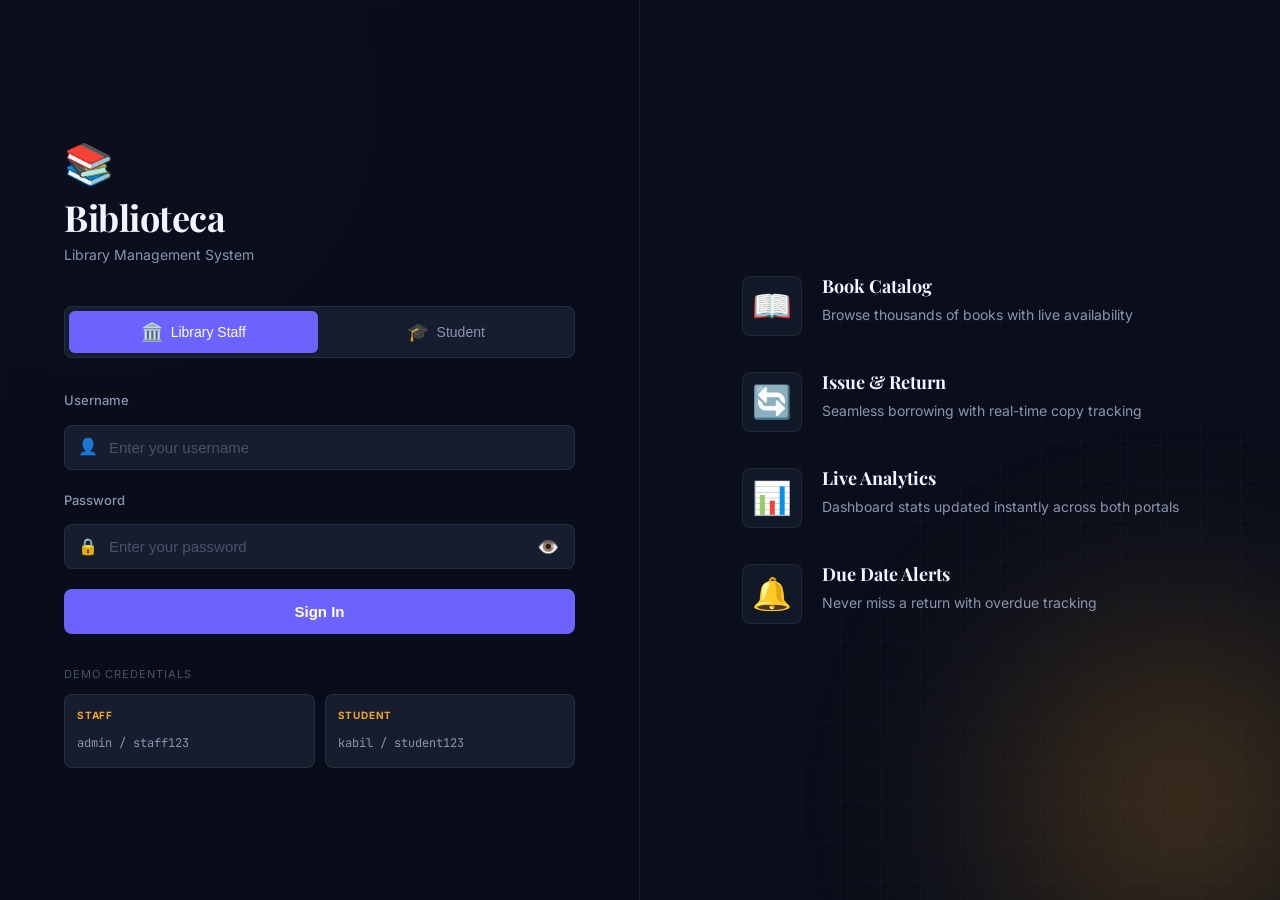
==== library-management/frontend/staff.html @ 46c9d5f2 "Initial commit - Biblioteca LMS" ====
<!DOCTYPE html>
<html lang="en">
<head>
  <meta charset="UTF-8" />
  <meta name="viewport" content="width=device-width, initial-scale=1.0" />
  <title>Staff Dashboard — Biblioteca</title>
  <link rel="stylesheet" href="css/global.css" />
  <link rel="stylesheet" href="css/dashboard.css" />
  <link rel="preconnect" href="https://fonts.googleapis.com" />
  <link href="https://fonts.googleapis.com/css2?family=Playfair+Display:wght@700;900&family=Inter:wght@300;400;500;600&family=JetBrains+Mono:wght@400;600&display=swap" rel="stylesheet" />
</head>
<body>

<!-- SIDEBAR -->
<aside class="sidebar" id="sidebar">
  <div class="sidebar-header">
    <span class="sidebar-logo">📚</span>
    <div>
      <div class="sidebar-brand">Biblioteca</div>
      <div class="sidebar-sub">Staff Portal</div>
    </div>
    <button class="sidebar-close" id="sidebarClose">✕</button>
  </div>

  <nav class="sidebar-nav">
    <a href="#" class="nav-link active" data-section="dashboard">
      <span class="nav-icon">🏠</span> Dashboard
    </a>
    <a href="#" class="nav-link" data-section="books">
      <span class="nav-icon">📖</span> Books
    </a>
    <a href="#" class="nav-link" data-section="issue">
      <span class="nav-icon">📤</span> Issue Book
    </a>
    <a href="#" class="nav-link" data-section="returns">
      <span class="nav-icon">📥</span> Returns
    </a>
    <a href="#" class="nav-link" data-section="students">
      <span class="nav-icon">🎓</span> Students
    </a>
  </nav>

  <div class="sidebar-footer">
    <div class="user-badge">
      <div class="user-avatar" id="staffAvatar">A</div>
      <div>
        <div class="user-name" id="staffName">Admin</div>
        <div class="user-role">Library Staff</div>
      </div>
    </div>
    <button class="btn-logout" id="logoutBtn">⏻ Logout</button>
  </div>
</aside>

<!-- MAIN -->
<div class="layout">
  <header class="topbar">
    <button class="hamburger" id="hamburger">☰</button>
    <div class="topbar-title" id="pageTitle">Dashboard</div>
    <div class="topbar-actions">
      <span class="topbar-date" id="topbarDate"></span>
    </div>
  </header>

  <main class="content">

    <!-- ── DASHBOARD ─────────────────────────────────────── -->
    <section class="section active" id="sec-dashboard">
      <div class="section-header">
        <h2 class="section-title">Overview</h2>
        <button class="btn btn-sm" onclick="loadStats()">↻ Refresh</button>
      </div>
      <div class="stat-grid" id="statGrid">
        <div class="stat-card" style="--accent:#6C63FF">
          <div class="stat-icon">📚</div>
          <div class="stat-val" id="stat-books">—</div>
          <div class="stat-label">Total Books</div>
        </div>
        <div class="stat-card" style="--accent:#00C9A7">
          <div class="stat-icon">🎓</div>
          <div class="stat-val" id="stat-students">—</div>
          <div class="stat-label">Students</div>
        </div>
        <div class="stat-card" style="--accent:#F7B731">
          <div class="stat-icon">📤</div>
          <div class="stat-val" id="stat-issued">—</div>
          <div class="stat-label">Active Issues</div>
        </div>
        <div class="stat-card" style="--accent:#FC5C65">
          <div class="stat-icon">⚠️</div>
          <div class="stat-val" id="stat-overdue">—</div>
          <div class="stat-label">Overdue</div>
        </div>
        <div class="stat-card" style="--accent:#45B7D1">
          <div class="stat-icon">🗂️</div>
          <div class="stat-val" id="stat-total-copies">—</div>
          <div class="stat-label">Total Copies</div>
        </div>
        <div class="stat-card" style="--accent:#96CEB4">
          <div class="stat-icon">✅</div>
          <div class="stat-val" id="stat-avail-copies">—</div>
          <div class="stat-label">Available Copies</div>
        </div>
      </div>

      <div class="recent-section">
        <h3 class="subsection-title">⚠️ Overdue Books</h3>
        <div class="table-wrap">
          <table class="data-table" id="overdueTable">
            <thead><tr>
              <th>Book</th><th>Student</th><th>Roll No</th>
              <th>Due Date</th><th>Overdue</th><th>Action</th>
            </tr></thead>
            <tbody id="overdueBody"><tr><td colspan="6" class="loading-row">Loading…</td></tr></tbody>
          </table>
        </div>
      </div>
    </section>

    <!-- ── BOOKS ──────────────────────────────────────────── -->
    <section class="section" id="sec-books">
      <div class="section-header">
        <h2 class="section-title">Book Catalog</h2>
        <button class="btn btn-primary" onclick="openBookModal()">+ Add Book</button>
      </div>
      <div class="filter-bar">
        <div class="search-wrap">
          <span class="search-icon">🔍</span>
          <input type="text" id="bookSearch" class="search-input" placeholder="Search by title, author, ISBN…" />
        </div>
        <select id="catFilter" class="select-input">
          <option value="">All Categories</option>
        </select>
      </div>
      <div class="table-wrap">
        <table class="data-table">
          <thead><tr>
            <th>Title</th><th>Author</th><th>Category</th>
            <th>ISBN</th><th>Total</th><th>Available</th><th>Actions</th>
          </tr></thead>
          <tbody id="booksBody"><tr><td colspan="7" class="loading-row">Loading…</td></tr></tbody>
        </table>
      </div>
    </section>

    <!-- ── ISSUE ──────────────────────────────────────────── -->
    <section class="section" id="sec-issue">
      <div class="section-header">
        <h2 class="section-title">Issue a Book</h2>
      </div>
      <div class="issue-layout">
        <div class="issue-form-card card">
          <h3>Issue Form</h3>
          <div class="form-group">
            <label>Search Student</label>
            <input type="text" id="issueStudentSearch" class="form-input" placeholder="Name or roll number…" />
          </div>
          <div class="autocomplete-list" id="studentAutocomplete"></div>
          <div class="selected-chip" id="selectedStudent" style="display:none"></div>

          <div class="form-group">
            <label>Search Book</label>
            <input type="text" id="issueBookSearch" class="form-input" placeholder="Title or author…" />
          </div>
          <div class="autocomplete-list" id="bookAutocomplete"></div>
          <div class="selected-chip" id="selectedBook" style="display:none"></div>

          <div class="form-group">
            <label>Due in (days)</label>
            <input type="number" id="dueDays" class="form-input" value="14" min="1" max="90" />
          </div>
          <button class="btn btn-primary btn-block" id="issueBtn" onclick="issueBook()">Issue Book</button>
          <div class="form-msg" id="issueMsg"></div>
        </div>

        <div class="card">
          <h3>Active Issues</h3>
          <div class="table-wrap">
            <table class="data-table">
              <thead><tr>
                <th>Book</th><th>Student</th><th>Issued</th><th>Due</th><th>Status</th>
              </tr></thead>
              <tbody id="activeIssuesBody"><tr><td colspan="5" class="loading-row">Loading…</td></tr></tbody>
            </table>
          </div>
        </div>
      </div>
    </section>

    <!-- ── RETURNS ────────────────────────────────────────── -->
    <section class="section" id="sec-returns">
      <div class="section-header">
        <h2 class="section-title">Book Returns</h2>
      </div>
      <div class="filter-bar">
        <div class="search-wrap">
          <span class="search-icon">🔍</span>
          <input type="text" id="returnSearch" class="search-input" placeholder="Search by book or student…" oninput="filterReturns()" />
        </div>
      </div>
      <div class="table-wrap">
        <table class="data-table">
          <thead><tr>
            <th>Book</th><th>Author</th><th>Student</th><th>Roll No</th>
            <th>Issued</th><th>Due Date</th><th>Status</th><th>Return</th>
          </tr></thead>
          <tbody id="returnsBody"><tr><td colspan="8" class="loading-row">Loading…</td></tr></tbody>
        </table>
      </div>
    </section>

    <!-- ── STUDENTS ───────────────────────────────────────── -->
    <section class="section" id="sec-students">
      <div class="section-header">
        <h2 class="section-title">Students</h2>
        <button class="btn btn-primary" onclick="openStudentModal()">+ Add Student</button>
      </div>
      <div class="filter-bar">
        <div class="search-wrap">
          <span class="search-icon">🔍</span>
          <input type="text" id="studentSearch" class="search-input" placeholder="Search by name or roll number…" oninput="loadStudents()" />
        </div>
      </div>
      <div class="table-wrap">
        <table class="data-table">
          <thead><tr>
            <th>Name</th><th>Username</th><th>Email</th><th>Roll No</th><th>Joined</th>
          </tr></thead>
          <tbody id="studentsBody"><tr><td colspan="5" class="loading-row">Loading…</td></tr></tbody>
        </table>
      </div>
    </section>

  </main>
</div>

<!-- ── BOOK MODAL ──────────────────────────────────────────────────────────── -->
<div class="modal-overlay" id="bookModal">
  <div class="modal">
    <div class="modal-header">
      <h3 id="bookModalTitle">Add Book</h3>
      <button class="modal-close" onclick="closeBookModal()">✕</button>
    </div>
    <div class="modal-body">
      <input type="hidden" id="editBookId" />
      <div class="form-row">
        <div class="form-group">
          <label>Title *</label>
          <input type="text" id="fTitle" class="form-input" placeholder="Book title" />
        </div>
        <div class="form-group">
          <label>Author *</label>
          <input type="text" id="fAuthor" class="form-input" placeholder="Author name" />
        </div>
      </div>
      <div class="form-row">
        <div class="form-group">
          <label>Category *</label>
          <input type="text" id="fCategory" class="form-input" placeholder="e.g. Computer Science" />
        </div>
        <div class="form-group">
          <label>ISBN</label>
          <input type="text" id="fIsbn" class="form-input" placeholder="978-…" />
        </div>
      </div>
      <div class="form-group">
        <label>Total Copies *</label>
        <input type="number" id="fCopies" class="form-input" value="1" min="1" />
      </div>
      <div class="form-group">
        <label>Description</label>
        <textarea id="fDesc" class="form-input" rows="3" placeholder="Brief description…"></textarea>
      </div>
      <div class="form-msg" id="bookFormMsg"></div>
    </div>
    <div class="modal-footer">
      <button class="btn" onclick="closeBookModal()">Cancel</button>
      <button class="btn btn-primary" onclick="saveBook()">Save Book</button>
    </div>
  </div>
</div>

<!-- ── STUDENT MODAL ───────────────────────────────────────────────────────── -->
<div class="modal-overlay" id="studentModal">
  <div class="modal">
    <div class="modal-header">
      <h3>Add Student</h3>
      <button class="modal-close" onclick="closeStudentModal()">✕</button>
    </div>
    <div class="modal-body">
      <div class="form-row">
        <div class="form-group">
          <label>Full Name *</label>
          <input type="text" id="sName" class="form-input" placeholder="Student name" />
        </div>
        <div class="form-group">
          <label>Roll Number *</label>
          <input type="text" id="sRoll" class="form-input" placeholder="CS2024001" />
        </div>
      </div>
      <div class="form-row">
        <div class="form-group">
          <label>Username *</label>
          <input type="text" id="sUser" class="form-input" placeholder="login username" />
        </div>
        <div class="form-group">
          <label>Password *</label>
          <input type="password" id="sPass" class="form-input" placeholder="password" />
        </div>
      </div>
      <div class="form-group">
        <label>Email</label>
        <input type="email" id="sEmail" class="form-input" placeholder="student@college.edu" />
      </div>
      <div class="form-msg" id="studentFormMsg"></div>
    </div>
    <div class="modal-footer">
      <button class="btn" onclick="closeStudentModal()">Cancel</button>
      <button class="btn btn-primary" onclick="saveStudent()">Add Student</button>
    </div>
  </div>
</div>

<!-- ── TOAST ───────────────────────────────────────────────────────────────── -->
<div class="toast-container" id="toastContainer"></div>

<script src="js/config.js"></script>
<script src="js/utils.js"></script>
<script src="js/staff.js"></script>
</body>
</html>
---- library-management/frontend/css/global.css ----
/* ============================================================
   BIBLIOTECA — Global Styles
   Design: Deep navy + warm amber, Playfair Display + Inter
   ============================================================ */

:root {
  /* Palette */
  --bg-deep:    #0A0E1A;
  --bg-card:    #111827;
  --bg-card2:   #161D2F;
  --bg-hover:   #1E2740;
  --border:     rgba(255,255,255,0.07);
  --border-act: rgba(108,99,255,0.45);

  /* Ink */
  --text-pri:   #F0F4FF;
  --text-sec:   #8B95B0;
  --text-mute:  #4A526A;

  /* Brand */
  --amber:      #F5A623;
  --amber-soft: rgba(245,166,35,0.12);
  --purple:     #6C63FF;
  --purple-soft:rgba(108,99,255,0.12);
  --green:      #00C9A7;
  --red:        #FC5C65;

  /* Sidebar */
  --sb-w:       260px;

  /* Misc */
  --radius:     14px;
  --radius-sm:  8px;
  --shadow:     0 4px 24px rgba(0,0,0,0.4);
  --shadow-lg:  0 8px 40px rgba(0,0,0,0.6);
  --trans:      0.2s ease;
}

*, *::before, *::after { box-sizing: border-box; margin: 0; padding: 0; }

html { scroll-behavior: smooth; }

body {
  font-family: 'Inter', system-ui, sans-serif;
  background: var(--bg-deep);
  color: var(--text-pri);
  line-height: 1.6;
  min-height: 100vh;
  -webkit-font-smoothing: antialiased;
}

/* ── SCROLLBAR ────────────────────────────────────────────── */
::-webkit-scrollbar { width: 6px; height: 6px; }
::-webkit-scrollbar-track { background: transparent; }
::-webkit-scrollbar-thumb { background: var(--border-act); border-radius: 99px; }

/* ── TYPOGRAPHY ───────────────────────────────────────────── */
h1,h2,h3 { font-family: 'Playfair Display', serif; line-height: 1.2; }

/* ── BUTTONS ──────────────────────────────────────────────── */
.btn {
  display: inline-flex;
  align-items: center;
  gap: 6px;
  padding: 8px 18px;
  border-radius: var(--radius-sm);
  border: 1px solid var(--border);
  background: var(--bg-card2);
  color: var(--text-pri);
  font-size: 14px;
  font-weight: 500;
  cursor: pointer;
  transition: var(--trans);
  white-space: nowrap;
}
.btn:hover { background: var(--bg-hover); border-color: var(--border-act); }

.btn-primary {
  background: var(--purple);
  border-color: var(--purple);
  color: #fff;
}
.btn-primary:hover { background: #5a52e0; border-color: #5a52e0; filter: brightness(1.1); }

.btn-danger {
  background: transparent;
  border-color: var(--red);
  color: var(--red);
}
.btn-danger:hover { background: rgba(252,92,101,0.12); }

.btn-success {
  background: transparent;
  border-color: var(--green);
  color: var(--green);
}
.btn-success:hover { background: rgba(0,201,167,0.12); }

.btn-amber {
  background: var(--amber);
  border-color: var(--amber);
  color: #000;
}
.btn-amber:hover { filter: brightness(1.1); }

.btn-sm { padding: 5px 12px; font-size: 13px; }
.btn-block { width: 100%; justify-content: center; padding: 12px; }

/* ── CARD ─────────────────────────────────────────────────── */
.card {
  background: var(--bg-card);
  border: 1px solid var(--border);
  border-radius: var(--radius);
  padding: 24px;
}

/* ── FORMS ────────────────────────────────────────────────── */
.form-group { display: flex; flex-direction: column; gap: 6px; margin-bottom: 16px; }
.form-group label { font-size: 13px; color: var(--text-sec); font-weight: 500; }
.form-input {
  background: var(--bg-card2);
  border: 1px solid var(--border);
  border-radius: var(--radius-sm);
  color: var(--text-pri);
  padding: 10px 14px;
  font-size: 14px;
  font-family: inherit;
  transition: var(--trans);
  outline: none;
  width: 100%;
}
.form-input:focus { border-color: var(--purple); box-shadow: 0 0 0 3px var(--purple-soft); }
.form-input::placeholder { color: var(--text-mute); }
textarea.form-input { resize: vertical; min-height: 80px; }

.form-row { display: grid; grid-template-columns: 1fr 1fr; gap: 16px; }
@media (max-width: 600px) { .form-row { grid-template-columns: 1fr; } }

/* ── TABLE ────────────────────────────────────────────────── */
.table-wrap { overflow-x: auto; border-radius: var(--radius-sm); border: 1px solid var(--border); }
.data-table { width: 100%; border-collapse: collapse; font-size: 14px; }
.data-table th {
  background: var(--bg-card2);
  padding: 12px 16px;
  text-align: left;
  font-size: 12px;
  font-weight: 600;
  text-transform: uppercase;
  letter-spacing: .6px;
  color: var(--text-sec);
  border-bottom: 1px solid var(--border);
  white-space: nowrap;
}
.data-table td {
  padding: 12px 16px;
  border-bottom: 1px solid var(--border);
  color: var(--text-pri);
  vertical-align: middle;
}
.data-table tr:last-child td { border-bottom: none; }
.data-table tbody tr:hover { background: var(--bg-hover); }
.loading-row { text-align: center; color: var(--text-mute); padding: 32px !important; }

/* ── BADGES ───────────────────────────────────────────────── */
.badge {
  display: inline-block;
  padding: 3px 10px;
  border-radius: 99px;
  font-size: 11px;
  font-weight: 600;
  letter-spacing: .4px;
  text-transform: uppercase;
}
.badge-green  { background: rgba(0,201,167,.15);  color: var(--green); }
.badge-red    { background: rgba(252,92,101,.15); color: var(--red);   }
.badge-amber  { background: rgba(245,166,35,.15); color: var(--amber); }
.badge-purple { background: var(--purple-soft);   color: var(--purple);}
.badge-gray   { background: rgba(255,255,255,.06);color: var(--text-sec);}

/* ── TOAST ────────────────────────────────────────────────── */
.toast-container {
  position: fixed;
  bottom: 24px;
  right: 24px;
  display: flex;
  flex-direction: column;
  gap: 10px;
  z-index: 9999;
}
.toast {
  display: flex;
  align-items: center;
  gap: 10px;
  background: var(--bg-card2);
  border: 1px solid var(--border);
  border-radius: var(--radius-sm);
  padding: 14px 18px;
  font-size: 14px;
  box-shadow: var(--shadow);
  animation: slideIn .3s ease;
  min-width: 240px;
  max-width: 360px;
}
.toast.success { border-left: 3px solid var(--green); }
.toast.error   { border-left: 3px solid var(--red);   }
.toast.info    { border-left: 3px solid var(--purple); }
@keyframes slideIn { from { opacity:0; transform:translateX(40px); } to { opacity:1; transform:none; } }

/* ── MODAL ────────────────────────────────────────────────── */
.modal-overlay {
  position: fixed; inset: 0;
  background: rgba(0,0,0,.7);
  backdrop-filter: blur(4px);
  display: none;
  align-items: center;
  justify-content: center;
  z-index: 9000;
  padding: 20px;
}
.modal-overlay.open { display: flex; }
.modal {
  background: var(--bg-card);
  border: 1px solid var(--border);
  border-radius: var(--radius);
  width: 100%;
  max-width: 560px;
  box-shadow: var(--shadow-lg);
  animation: modalIn .25s ease;
}
@keyframes modalIn { from { opacity:0; transform:scale(.95); } to { opacity:1; transform:scale(1); } }
.modal-header {
  display: flex;
  align-items: center;
  justify-content: space-between;
  padding: 20px 24px;
  border-bottom: 1px solid var(--border);
}
.modal-header h3 { font-size: 20px; }
.modal-close {
  background: none; border: none;
  color: var(--text-sec); font-size: 18px;
  cursor: pointer; padding: 4px 8px;
  border-radius: 6px;
  transition: var(--trans);
}
.modal-close:hover { background: var(--bg-hover); color: var(--text-pri); }
.modal-body { padding: 24px; }
.modal-footer {
  display: flex;
  justify-content: flex-end;
  gap: 12px;
  padding: 16px 24px;
  border-top: 1px solid var(--border);
}

.form-msg { font-size: 13px; padding: 8px 12px; border-radius: 6px; display: none; margin-top: 8px; }
.form-msg.error   { display: block; background: rgba(252,92,101,.12); color: var(--red); }
.form-msg.success { display: block; background: rgba(0,201,167,.12);  color: var(--green); }

/* ── COPY PILL ────────────────────────────────────────────── */
.copy-pill {
  display: inline-flex;
  align-items: center;
  gap: 4px;
  font-size: 12px;
  font-weight: 600;
  padding: 2px 8px;
  border-radius: 99px;
  font-family: 'JetBrains Mono', monospace;
}
.copy-pill.ok   { background: rgba(0,201,167,.12); color: var(--green); }
.copy-pill.out  { background: rgba(252,92,101,.12); color: var(--red); }
.copy-pill.low  { background: rgba(245,166,35,.12); color: var(--amber); }
---- library-management/frontend/css/dashboard.css ----
/* ============================================================
   BIBLIOTECA — Dashboard Styles
   ============================================================ */

/* ── LAYOUT ───────────────────────────────────────────────── */
body { display: flex; min-height: 100vh; }

.sidebar {
  position: fixed;
  left: 0; top: 0; bottom: 0;
  width: var(--sb-w);
  background: var(--bg-card);
  border-right: 1px solid var(--border);
  display: flex;
  flex-direction: column;
  z-index: 500;
  transition: transform .3s ease;
}
@media (max-width: 900px) {
  .sidebar { transform: translateX(-100%); }
  .sidebar.open { transform: none; box-shadow: var(--shadow-lg); }
}

.sidebar-header {
  display: flex;
  align-items: center;
  gap: 12px;
  padding: 20px 20px 16px;
  border-bottom: 1px solid var(--border);
}
.sidebar-logo { font-size: 28px; }
.sidebar-brand { font-family: 'Playfair Display', serif; font-size: 18px; }
.sidebar-sub   { font-size: 11px; color: var(--amber); font-weight: 600; text-transform: uppercase; letter-spacing: .6px; }
.sidebar-close { margin-left: auto; background: none; border: none; color: var(--text-sec); cursor: pointer; font-size: 18px; display: none; }
@media (max-width: 900px) { .sidebar-close { display: block; } }

.sidebar-nav {
  flex: 1;
  padding: 16px 12px;
  display: flex;
  flex-direction: column;
  gap: 4px;
  overflow-y: auto;
}
.nav-link {
  display: flex;
  align-items: center;
  gap: 12px;
  padding: 11px 14px;
  border-radius: var(--radius-sm);
  color: var(--text-sec);
  text-decoration: none;
  font-size: 14px;
  font-weight: 500;
  transition: var(--trans);
}
.nav-link:hover { background: var(--bg-hover); color: var(--text-pri); }
.nav-link.active { background: var(--purple-soft); color: var(--purple); }
.nav-icon { font-size: 18px; width: 22px; text-align: center; }

.sidebar-footer {
  padding: 16px;
  border-top: 1px solid var(--border);
  display: flex;
  flex-direction: column;
  gap: 12px;
}
.user-badge {
  display: flex;
  align-items: center;
  gap: 10px;
}
.user-avatar {
  width: 36px; height: 36px;
  border-radius: 50%;
  background: var(--purple);
  color: #fff;
  font-weight: 700;
  display: flex;
  align-items: center;
  justify-content: center;
  font-size: 14px;
  flex-shrink: 0;
}
.user-name { font-size: 14px; font-weight: 600; }
.user-role { font-size: 11px; color: var(--text-sec); }

.btn-logout {
  width: 100%;
  padding: 9px;
  background: rgba(252,92,101,.08);
  border: 1px solid rgba(252,92,101,.2);
  border-radius: var(--radius-sm);
  color: var(--red);
  font-size: 13px;
  font-weight: 500;
  cursor: pointer;
  transition: var(--trans);
}
.btn-logout:hover { background: rgba(252,92,101,.15); }

/* ── MAIN ─────────────────────────────────────────────────── */
.layout {
  margin-left: var(--sb-w);
  flex: 1;
  display: flex;
  flex-direction: column;
  min-height: 100vh;
}
@media (max-width: 900px) { .layout { margin-left: 0; } }

.topbar {
  position: sticky; top: 0; z-index: 200;
  height: 60px;
  background: rgba(10,14,26,.92);
  backdrop-filter: blur(12px);
  border-bottom: 1px solid var(--border);
  display: flex;
  align-items: center;
  gap: 16px;
  padding: 0 24px;
}
.hamburger {
  display: none;
  background: none; border: none;
  color: var(--text-pri); font-size: 22px;
  cursor: pointer;
}
@media (max-width: 900px) { .hamburger { display: block; } }

.topbar-title {
  font-family: 'Playfair Display', serif;
  font-size: 20px;
  flex: 1;
}
.topbar-date { font-size: 12px; color: var(--text-mute); font-family: 'JetBrains Mono', monospace; }

/* ── CONTENT ──────────────────────────────────────────────── */
.content { flex: 1; padding: 28px 28px 48px; }
@media (max-width: 600px) { .content { padding: 20px 16px 40px; } }

/* ── SECTIONS ─────────────────────────────────────────────── */
.section { display: none; }
.section.active { display: block; animation: fadeIn .3s ease; }
@keyframes fadeIn { from { opacity:0; transform:translateY(8px); } to { opacity:1; transform:none; } }

.section-header {
  display: flex;
  align-items: center;
  justify-content: space-between;
  margin-bottom: 24px;
  flex-wrap: wrap;
  gap: 12px;
}
.section-title { font-size: 28px; }

.subsection-title {
  font-size: 16px;
  font-weight: 600;
  margin-bottom: 16px;
  color: var(--text-sec);
}

.recent-section { margin-top: 32px; }

/* ── STAT GRID ────────────────────────────────────────────── */
.stat-grid {
  display: grid;
  grid-template-columns: repeat(auto-fill, minmax(180px, 1fr));
  gap: 16px;
  margin-bottom: 8px;
}
.stat-card {
  background: var(--bg-card);
  border: 1px solid var(--border);
  border-radius: var(--radius);
  padding: 22px;
  position: relative;
  overflow: hidden;
  transition: var(--trans);
}
.stat-card::before {
  content: '';
  position: absolute;
  top: 0; left: 0; right: 0;
  height: 3px;
  background: var(--accent, var(--purple));
}
.stat-card:hover { border-color: rgba(255,255,255,.12); transform: translateY(-2px); }
.stat-icon { font-size: 26px; margin-bottom: 12px; }
.stat-val {
  font-family: 'Playfair Display', serif;
  font-size: 36px;
  font-weight: 900;
  line-height: 1;
  margin-bottom: 6px;
  color: var(--accent, var(--purple));
}
.stat-label { font-size: 12px; color: var(--text-sec); font-weight: 500; text-transform: uppercase; letter-spacing: .6px; }

/* ── FILTER BAR ───────────────────────────────────────────── */
.filter-bar {
  display: flex;
  gap: 12px;
  margin-bottom: 20px;
  flex-wrap: wrap;
}
.search-wrap {
  position: relative;
  flex: 1;
  min-width: 200px;
}
.search-icon {
  position: absolute; left: 12px; top: 50%;
  transform: translateY(-50%);
  font-size: 16px; pointer-events: none;
}
.search-input {
  width: 100%;
  background: var(--bg-card);
  border: 1px solid var(--border);
  border-radius: var(--radius-sm);
  color: var(--text-pri);
  padding: 10px 14px 10px 38px;
  font-size: 14px;
  outline: none;
  transition: var(--trans);
}
.search-input:focus { border-color: var(--purple); box-shadow: 0 0 0 3px var(--purple-soft); }
.search-input::placeholder { color: var(--text-mute); }

.select-input {
  background: var(--bg-card);
  border: 1px solid var(--border);
  border-radius: var(--radius-sm);
  color: var(--text-pri);
  padding: 10px 14px;
  font-size: 14px;
  outline: none;
  cursor: pointer;
  transition: var(--trans);
  min-width: 160px;
}
.select-input:focus { border-color: var(--purple); }
.select-input option { background: var(--bg-card2); }

/* ── ISSUE LAYOUT ─────────────────────────────────────────── */
.issue-layout {
  display: grid;
  grid-template-columns: 380px 1fr;
  gap: 24px;
  align-items: start;
}
@media (max-width: 1000px) { .issue-layout { grid-template-columns: 1fr; } }

.issue-form-card h3, .card h3 {
  font-size: 18px;
  margin-bottom: 20px;
  padding-bottom: 14px;
  border-bottom: 1px solid var(--border);
}

/* ── AUTOCOMPLETE ─────────────────────────────────────────── */
.autocomplete-list {
  background: var(--bg-card2);
  border: 1px solid var(--border);
  border-radius: var(--radius-sm);
  margin-top: 4px;
  display: none;
  max-height: 200px;
  overflow-y: auto;
}
.autocomplete-list.open { display: block; }
.ac-item {
  padding: 10px 14px;
  font-size: 14px;
  cursor: pointer;
  transition: var(--trans);
  display: flex;
  justify-content: space-between;
  align-items: center;
}
.ac-item:hover { background: var(--bg-hover); }
.ac-item-sub { font-size: 12px; color: var(--text-sec); }

.selected-chip {
  display: inline-flex;
  align-items: center;
  gap: 8px;
  background: var(--purple-soft);
  border: 1px solid var(--border-act);
  border-radius: 99px;
  padding: 6px 14px;
  font-size: 13px;
  margin-bottom: 16px;
  color: var(--purple);
}
.chip-remove {
  cursor: pointer;
  font-size: 14px;
  opacity: .6;
}
.chip-remove:hover { opacity: 1; }

/* ── BOOK CARDS ───────────────────────────────────────────── */
.book-cards-grid {
  display: grid;
  grid-template-columns: repeat(auto-fill, minmax(280px, 1fr));
  gap: 16px;
}
.book-card {
  background: var(--bg-card);
  border: 1px solid var(--border);
  border-radius: var(--radius);
  padding: 20px;
  display: flex;
  flex-direction: column;
  gap: 12px;
  transition: var(--trans);
  position: relative;
  overflow: hidden;
}
.book-card::before {
  content: '';
  position: absolute;
  top: 0; left: 0; width: 4px; bottom: 0;
  background: var(--card-accent, var(--purple));
  border-radius: 4px 0 0 4px;
}
.book-card:hover { border-color: rgba(255,255,255,.12); transform: translateY(-2px); box-shadow: var(--shadow); }

.book-card-top { display: flex; justify-content: space-between; align-items: flex-start; gap: 8px; }
.book-category {
  font-size: 10px;
  font-weight: 700;
  text-transform: uppercase;
  letter-spacing: .8px;
  color: var(--amber);
  background: var(--amber-soft);
  padding: 3px 8px;
  border-radius: 99px;
}
.book-title {
  font-family: 'Playfair Display', serif;
  font-size: 16px;
  line-height: 1.3;
  color: var(--text-pri);
}
.book-author { font-size: 13px; color: var(--text-sec); }
.book-desc { font-size: 12px; color: var(--text-mute); line-height: 1.5; }

.book-copies-row {
  display: flex;
  gap: 8px;
  align-items: center;
  flex-wrap: wrap;
}

.book-card-footer { margin-top: auto; display: flex; gap: 8px; flex-wrap: wrap; align-items: center; }

/* ── OVERDUE ──────────────────────────────────────────────── */
.overdue-tag {
  font-size: 11px;
  font-weight: 700;
  padding: 2px 8px;
  border-radius: 99px;
  background: rgba(252,92,101,.15);
  color: var(--red);
}

/* ── DUE CARD (student) ───────────────────────────────────── */
.due-card {
  background: var(--bg-card);
  border: 1px solid var(--border);
  border-radius: var(--radius);
  padding: 18px;
  display: flex;
  align-items: center;
  gap: 16px;
  transition: var(--trans);
}
.due-card.overdue { border-color: rgba(252,92,101,.3); }
.due-book-icon {
  font-size: 32px;
  background: var(--bg-card2);
  width: 52px; height: 52px;
  border-radius: var(--radius-sm);
  display: flex; align-items: center; justify-content: center;
  flex-shrink: 0;
}
.due-info { flex: 1; }
.due-title { font-weight: 600; font-size: 15px; margin-bottom: 4px; }
.due-author { font-size: 12px; color: var(--text-sec); margin-bottom: 8px; }
.due-dates { display: flex; gap: 12px; flex-wrap: wrap; }
.due-date-item { font-size: 12px; color: var(--text-mute); }
.due-date-item strong { color: var(--text-sec); display: block; font-size: 11px; text-transform: uppercase; letter-spacing: .4px; }

/* ── ACTION BUTTONS in TABLE ──────────────────────────────── */
.action-group { display: flex; gap: 6px; flex-wrap: wrap; }

/* ── OVERLAY for mobile sidebar ───────────────────────────── */
.sidebar-overlay {
  display: none;
  position: fixed; inset: 0;
  background: rgba(0,0,0,.6);
  z-index: 499;
}
.sidebar-overlay.visible { display: block; }
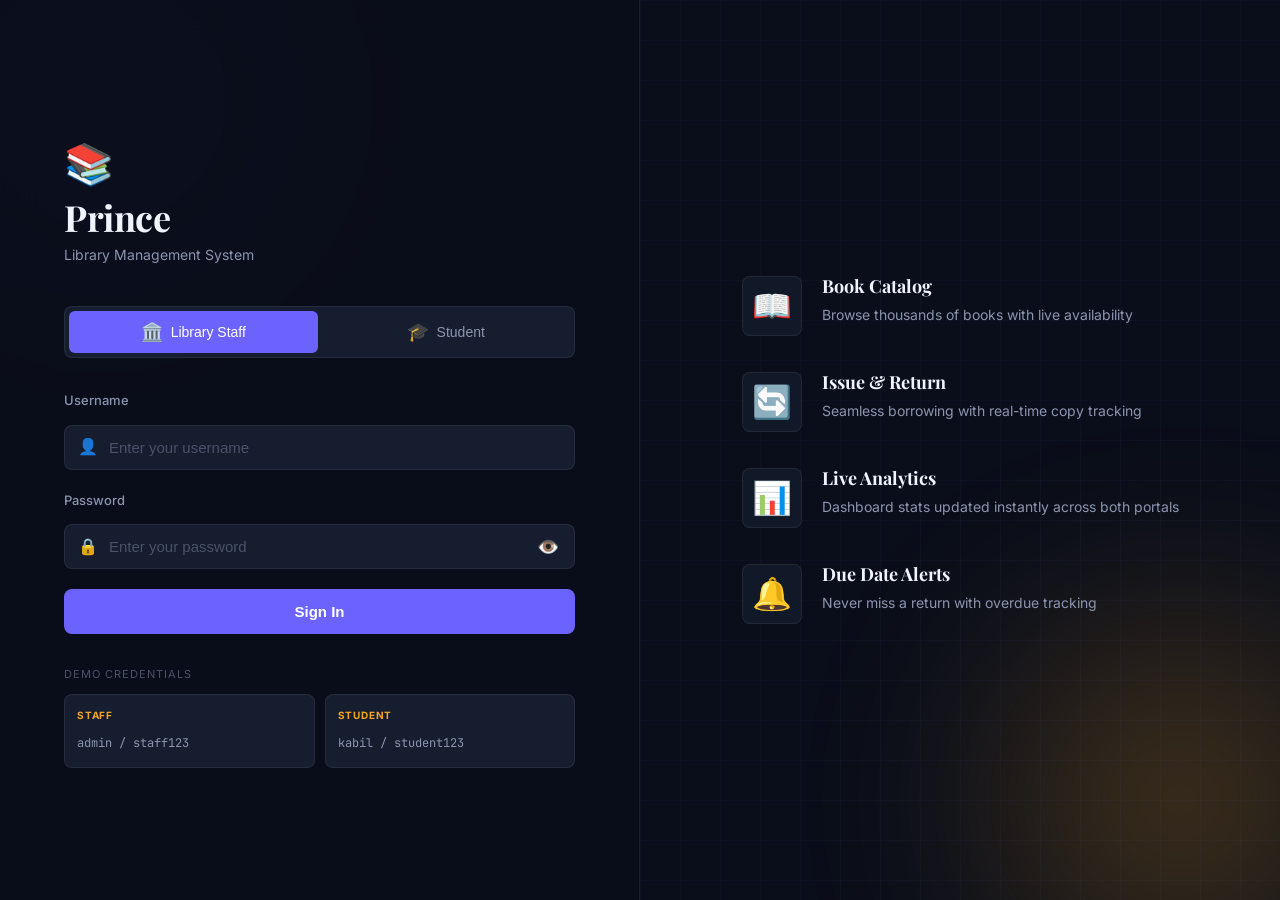
==== commit 7475a54b: "Add Excel bulk import for students" ====
--- a/library-management/frontend/staff.html
+++ b/library-management/frontend/staff.html
@@ -16,7 +16,7 @@
   <div class="sidebar-header">
     <span class="sidebar-logo">📚</span>
     <div>
-      <div class="sidebar-brand">Biblioteca</div>
+      <div class="sidebar-brand">Prince</div>
       <div class="sidebar-sub">Staff Portal</div>
     </div>
     <button class="sidebar-close" id="sidebarClose">✕</button>
@@ -212,9 +212,13 @@
     <!-- ── STUDENTS ───────────────────────────────────────── -->
     <section class="section" id="sec-students">
       <div class="section-header">
-        <h2 class="section-title">Students</h2>
-        <button class="btn btn-primary" onclick="openStudentModal()">+ Add Student</button>
-      </div>
+  <h2 class="section-title">Students</h2>
+  <div style="display:flex; gap:10px;">
+    <button class="btn" onclick="document.getElementById('excelFileInput').click()">📤 Import Excel</button>
+    <input type="file" id="excelFileInput" accept=".xlsx,.xls" style="display:none" onchange="importExcel(event)" />
+    <button class="btn btn-primary" onclick="openStudentModal()">+ Add Student</button>
+  </div>
+</div>
       <div class="filter-bar">
         <div class="search-wrap">
           <span class="search-icon">🔍</span>
@@ -224,7 +228,7 @@
       <div class="table-wrap">
         <table class="data-table">
           <thead><tr>
-            <th>Name</th><th>Username</th><th>Email</th><th>Roll No</th><th>Joined</th>
+              <th>Name</th><th>Username</th><th>Email</th><th>Roll No</th><th>Joined</th><th>Actions</th>
           </tr></thead>
           <tbody id="studentsBody"><tr><td colspan="5" class="loading-row">Loading…</td></tr></tbody>
         </table>
@@ -284,10 +288,11 @@
 <div class="modal-overlay" id="studentModal">
   <div class="modal">
     <div class="modal-header">
-      <h3>Add Student</h3>
+      <h3 id="studentModalTitle">Add Student</h3>
       <button class="modal-close" onclick="closeStudentModal()">✕</button>
     </div>
     <div class="modal-body">
+      <input type="hidden" id="editStudentId" />
       <div class="form-row">
         <div class="form-group">
           <label>Full Name *</label>
@@ -304,7 +309,7 @@
           <input type="text" id="sUser" class="form-input" placeholder="login username" />
         </div>
         <div class="form-group">
-          <label>Password *</label>
+          <label id="sPassLabel">Password *</label>
           <input type="password" id="sPass" class="form-input" placeholder="password" />
         </div>
       </div>
@@ -316,12 +321,27 @@
     </div>
     <div class="modal-footer">
       <button class="btn" onclick="closeStudentModal()">Cancel</button>
-      <button class="btn btn-primary" onclick="saveStudent()">Add Student</button>
+      <button class="btn btn-primary" onclick="saveStudent()">Save</button>
     </div>
   </div>
 </div>
 
 <!-- ── TOAST ───────────────────────────────────────────────────────────────── -->
+ <!-- ── IMPORT RESULT MODAL ─────────────────────────────────────────────────── -->
+<div class="modal-overlay" id="importResultModal">
+  <div class="modal">
+    <div class="modal-header">
+      <h3>Import Result</h3>
+      <button class="modal-close" onclick="closeImportResultModal()">✕</button>
+    </div>
+    <div class="modal-body">
+      <div id="importResultBody"></div>
+    </div>
+    <div class="modal-footer">
+      <button class="btn btn-primary" onclick="closeImportResultModal()">Close</button>
+    </div>
+  </div>
+</div>
 <div class="toast-container" id="toastContainer"></div>
 
 <script src="js/config.js"></script>
